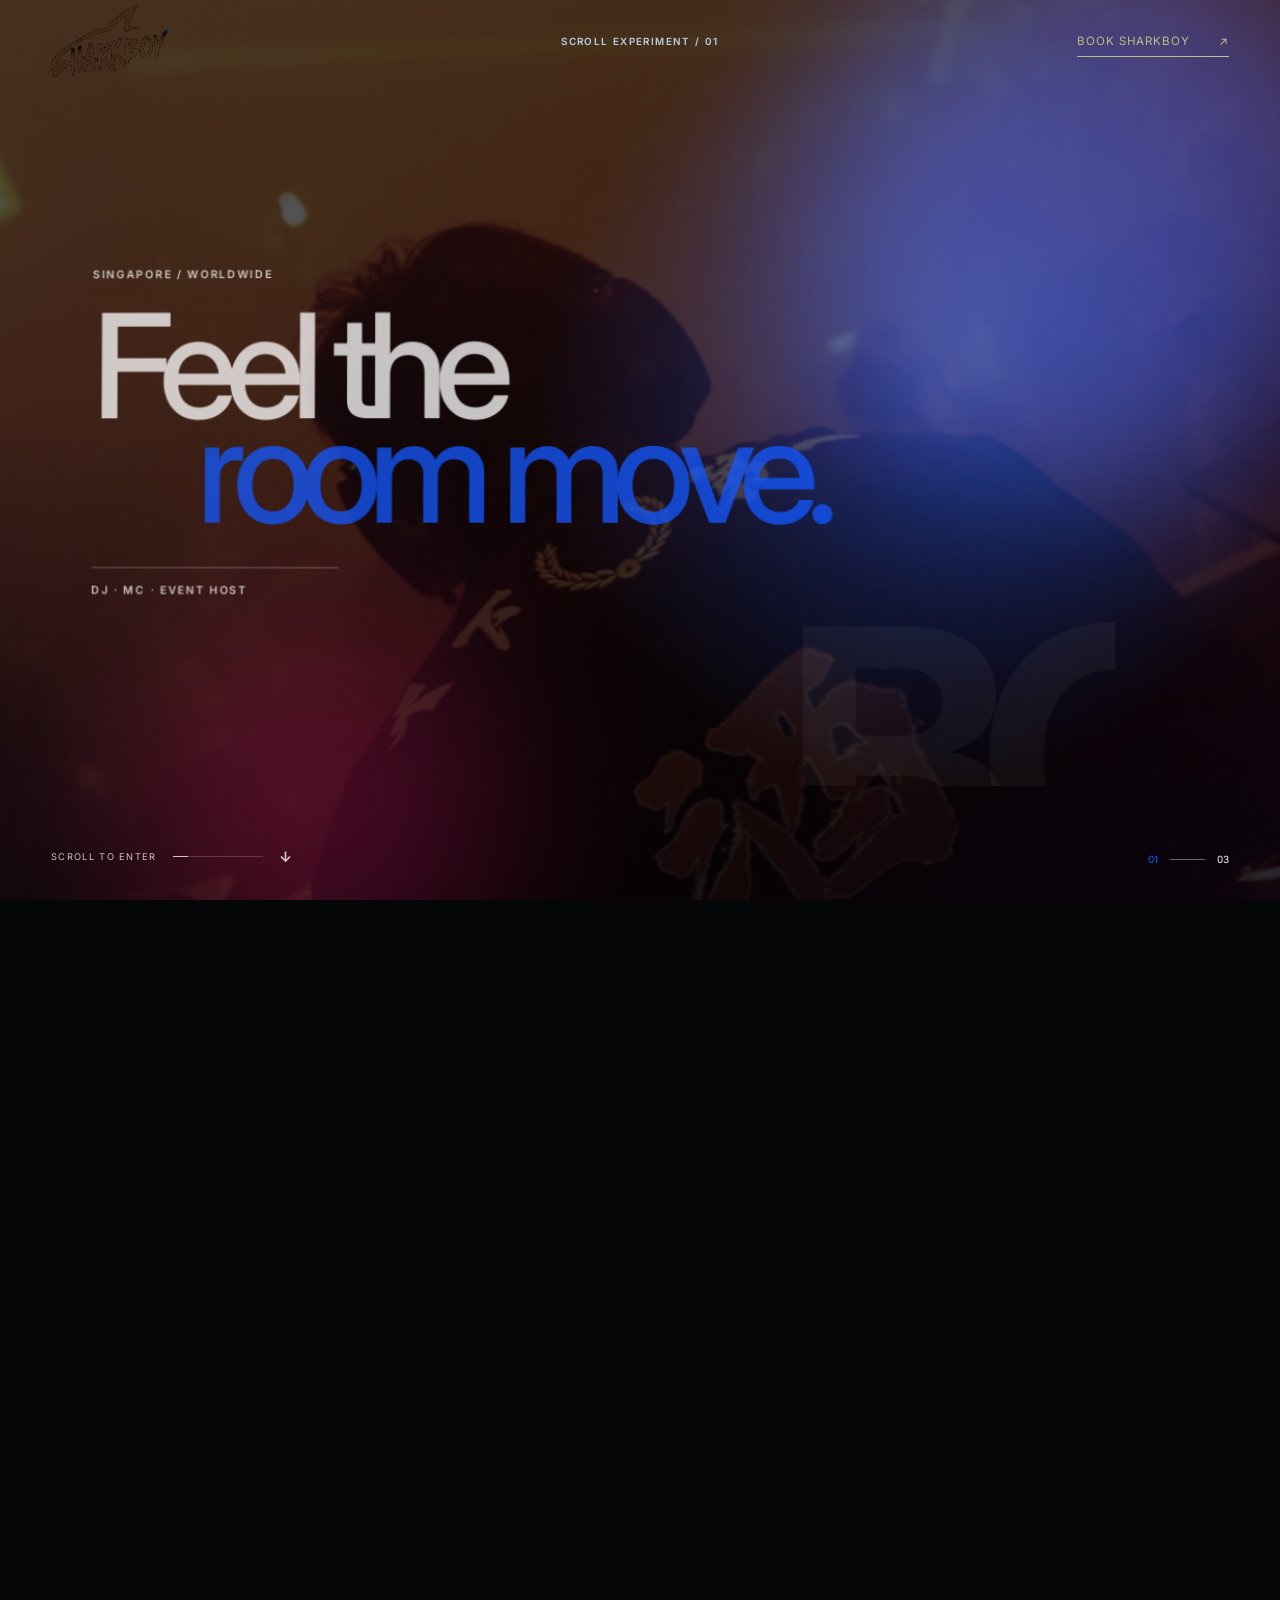
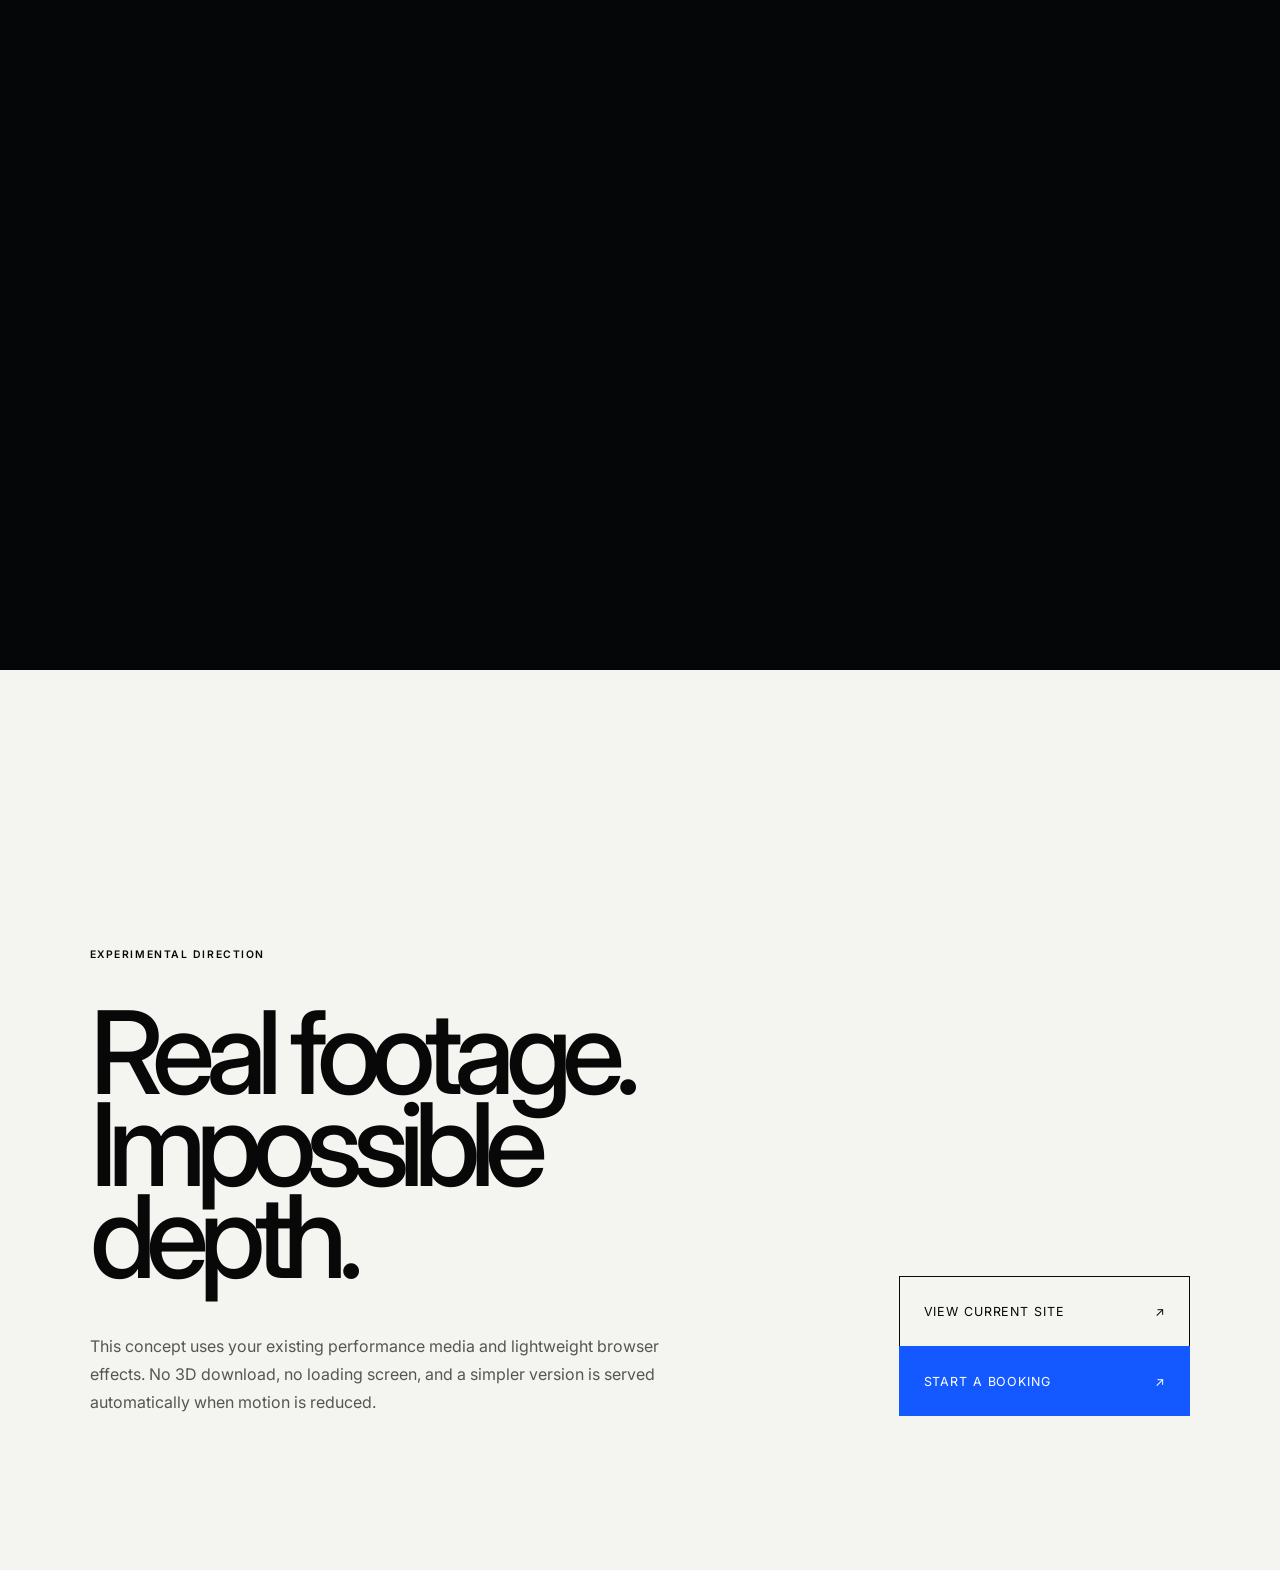
==== website/depth-concept.html @ f2d21f69 "feat: add scroll-driven depth concept" ====
<!DOCTYPE html>
<html lang="en">
<head>
  <meta charset="UTF-8" />
  <meta name="viewport" content="width=device-width, initial-scale=1.0" />
  <meta name="description" content="An experimental scroll-driven 3D landing page concept for DJ Sharkboy." />
  <title>DJ Sharkboy — Depth Concept</title>
  <link rel="preconnect" href="https://fonts.googleapis.com" />
  <link rel="preconnect" href="https://fonts.gstatic.com" crossorigin />
  <link href="https://fonts.googleapis.com/css2?family=Inter:wght@400;500;600;700&display=swap" rel="stylesheet" />
  <link rel="icon" href="assets/static/sharkboy-logo.png" type="image/png" />
  <link rel="stylesheet" href="depth-concept.css?v=1" />
</head>
<body>
  <nav class="depth-nav" aria-label="Concept navigation">
    <a class="depth-logo" href="index.html" aria-label="Return to the current Sharkboy website">
      <img src="assets/static/sharkboy-logo.png" alt="Sharkboy" />
    </a>
    <span class="concept-label">Scroll experiment / 01</span>
    <a class="depth-book" href="index.html#booking">Book Sharkboy <span>↗</span></a>
  </nav>

  <main>
    <section class="depth-scroll" id="depthExperience">
      <div class="depth-stage">
        <div class="depth-camera">
          <div class="film-layer" aria-hidden="true">
            <video autoplay muted loop playsinline preload="auto" poster="assets/gallery-photos/gallery-orange-performance.jpg">
              <source src="assets/gallery-videos/web-01-performance.mp4" type="video/mp4" />
            </video>
          </div>

          <div class="colour-wash" aria-hidden="true"></div>
          <div class="light-orb light-orb-one" aria-hidden="true"></div>
          <div class="light-orb light-orb-two" aria-hidden="true"></div>
          <div class="depth-grid" aria-hidden="true"></div>

          <div class="type-layer type-layer-back" aria-hidden="true">SHARK</div>
          <div class="type-layer type-layer-front" aria-hidden="true">BOY</div>

          <figure class="floating-frame frame-one" aria-hidden="true">
            <img src="assets/gallery-photos/gallery-green-motion.jpg" alt="" />
          </figure>
          <figure class="floating-frame frame-two" aria-hidden="true">
            <img src="assets/gallery-photos/gallery-action-wide.jpg" alt="" />
          </figure>
          <figure class="floating-frame frame-three" aria-hidden="true">
            <img src="assets/gallery-photos/gallery-crowd-wide.jpg" alt="" />
          </figure>

          <div class="hero-copy">
            <p class="eyebrow">Singapore / Worldwide</p>
            <h1>Feel the<br><span>room move.</span></h1>
            <p class="hero-note">DJ · MC · Event Host</p>
          </div>

          <div class="mid-story">
            <p class="story-index">01:42 AM</p>
            <p class="story-line">The lights fall.<br>The first beat lands.<br>The room becomes one.</p>
          </div>

          <div class="final-mark">
            <p>Open format energy</p>
            <h2>Every room<br>has a pulse.</h2>
            <a href="index.html#booking">Bring Sharkboy to yours <span>↗</span></a>
          </div>

          <div class="depth-fog" aria-hidden="true"></div>
        </div>

        <div class="scroll-guide" aria-hidden="true">
          <span>Scroll to enter</span>
          <div class="scroll-rail"><i></i></div>
          <b>↓</b>
        </div>

        <div class="scene-counter" aria-hidden="true">
          <span class="scene-current">01</span>
          <i></i>
          <span>03</span>
        </div>
      </div>
    </section>

    <section class="concept-outro">
      <div class="outro-copy">
        <span>Experimental direction</span>
        <h2>Real footage.<br>Impossible depth.</h2>
        <p>This concept uses your existing performance media and lightweight browser effects. No 3D download, no loading screen, and a simpler version is served automatically when motion is reduced.</p>
      </div>
      <div class="outro-actions">
        <a href="index.html" class="button-light">View current site <span>↗</span></a>
        <a href="index.html#booking" class="button-blue">Start a booking <span>↗</span></a>
      </div>
    </section>
  </main>

  <script src="depth-concept.js?v=1"></script>
</body>
</html>
---- website/depth-concept.css ----
*,*::before,*::after{box-sizing:border-box;margin:0;padding:0}
:root{--blue:#1459ff;--black:#050608;--paper:#f4f4f0;--p:0;--intro:1;--story:0;--final:0;--mx:0;--my:0;--ease:cubic-bezier(.22,1,.36,1)}
html{background:var(--black);font-family:"Inter",Arial,sans-serif}
body{background:var(--black);color:#fff;overflow-x:hidden}
a{color:inherit;text-decoration:none}
img,video{display:block}
::selection{background:var(--blue);color:#fff}

.depth-nav{position:fixed;z-index:50;top:0;left:0;width:100%;height:82px;padding:0 4vw;display:grid;grid-template-columns:1fr auto 1fr;align-items:center;color:#fff;mix-blend-mode:difference}
.depth-logo{justify-self:start}.depth-logo img{width:118px;filter:invert(1)}
.concept-label{font-size:.62rem;font-weight:600;letter-spacing:.14em;text-transform:uppercase}
.depth-book{justify-self:end;border-bottom:1px solid currentColor;padding:8px 0;font-size:.72rem;text-transform:uppercase;letter-spacing:.08em}.depth-book span{margin-left:25px}

.depth-scroll{height:430vh;position:relative;background:var(--black)}
.depth-stage{position:sticky;top:0;height:100svh;overflow:hidden;perspective:1200px;background:#080a0f}
.depth-camera{position:absolute;inset:0;transform-style:preserve-3d;transform:rotateX(calc(var(--my) * -1deg)) rotateY(calc(var(--mx) * 1deg))}
.film-layer{position:absolute;inset:-7%;transform:translate3d(calc(var(--mx) * -8px),calc(var(--my) * -5px),-320px) scale(calc(1.35 + var(--p) * .28));filter:brightness(calc(.38 + var(--p) * .08)) saturate(.6);will-change:transform}
.film-layer video{width:100%;height:100%;object-fit:cover}
.film-layer::after{content:"";position:absolute;inset:0;background:linear-gradient(180deg,rgba(3,5,10,.16),rgba(3,5,10,.2) 48%,rgba(3,5,10,.94))}
.colour-wash{position:absolute;inset:0;background:radial-gradient(circle at 68% 45%,rgba(20,89,255,.58),transparent 32%),linear-gradient(120deg,rgba(3,8,25,.86),transparent 54%,rgba(12,2,22,.72));mix-blend-mode:screen;opacity:calc(.72 - var(--p) * .25);transform:translateZ(-180px) scale(1.2)}
.light-orb{position:absolute;border-radius:50%;filter:blur(90px);mix-blend-mode:screen;pointer-events:none}.light-orb-one{width:45vw;height:45vw;background:rgba(20,89,255,.5);right:-10vw;top:-8vw;transform:translate3d(calc(var(--p) * -15vw),calc(var(--p) * 18vh),-80px)}.light-orb-two{width:30vw;height:30vw;background:rgba(255,25,116,.25);left:6vw;bottom:-10vw;transform:translate3d(calc(var(--p) * 22vw),calc(var(--p) * -22vh),70px)}

.depth-grid{position:absolute;left:-20%;right:-20%;bottom:-35%;height:75%;background-image:linear-gradient(rgba(46,103,255,.32) 1px,transparent 1px),linear-gradient(90deg,rgba(46,103,255,.25) 1px,transparent 1px);background-size:80px 52px;transform-origin:50% 100%;transform:translate3d(0,calc(var(--p) * -22vh),-40px) rotateX(67deg) scale(1.35);mask-image:linear-gradient(to bottom,transparent,#000 34%,#000);opacity:calc(.18 + var(--p) * .62)}

.type-layer{position:absolute;font-weight:700;letter-spacing:-.105em;line-height:.72;white-space:nowrap;pointer-events:none;will-change:transform,opacity}
.type-layer-back{font-size:clamp(8rem,25vw,28rem);left:-4vw;top:17vh;color:transparent;-webkit-text-stroke:1px rgba(255,255,255,.42);transform:translate3d(calc(var(--p) * -18vw),calc(var(--p) * -14vh),calc(-520px + var(--p) * 880px)) rotateZ(calc(var(--p) * -3deg));opacity:calc(.75 - var(--p) * .45)}
.type-layer-front{font-size:clamp(9rem,28vw,31rem);right:-5vw;bottom:5vh;color:rgba(255,255,255,.08);transform:translate3d(calc(var(--p) * 25vw),calc(var(--p) * 20vh),calc(220px + var(--p) * 600px));opacity:calc(.7 - var(--p) * .8)}

.hero-copy{position:absolute;z-index:4;left:8vw;top:50%;transform:translate3d(0,calc(-50% + var(--p) * -12vh),160px) scale(calc(1 + var(--p) * .22));opacity:var(--intro);will-change:transform,opacity}
.eyebrow,.hero-note{font-size:.66rem;font-weight:600;letter-spacing:.16em;text-transform:uppercase}.eyebrow{margin-bottom:32px}.hero-copy h1{font-size:clamp(4.4rem,11vw,11rem);font-weight:500;letter-spacing:-.09em;line-height:.72}.hero-copy h1 span{color:var(--blue);margin-left:8vw}.hero-note{margin-top:42px;border-top:1px solid rgba(255,255,255,.4);padding-top:15px;width:240px}

.floating-frame{position:absolute;overflow:hidden;border:1px solid rgba(255,255,255,.36);box-shadow:0 30px 100px rgba(0,0,0,.55);will-change:transform,opacity}.floating-frame img{width:100%;height:100%;object-fit:cover;filter:grayscale(.55) contrast(1.1)}.frame-one{width:18vw;height:25vw;right:12vw;top:18vh;transform:translate3d(calc(var(--p) * -40vw),calc(var(--p) * 22vh),calc(-100px + var(--p) * 720px)) rotateY(-12deg) rotateZ(3deg);opacity:calc(var(--story) * .9)}.frame-two{width:28vw;height:18vw;left:18vw;bottom:8vh;transform:translate3d(calc(var(--p) * 36vw),calc(var(--p) * -28vh),calc(-400px + var(--p) * 850px)) rotateY(13deg) rotateZ(-4deg);opacity:calc(var(--story) * .86)}.frame-three{width:20vw;height:29vw;right:36vw;top:10vh;transform:translate3d(calc(var(--p) * 7vw),calc(var(--p) * 25vh),calc(-900px + var(--p) * 1200px)) rotateY(-8deg) rotateZ(2deg);opacity:calc(var(--story) * .7)}

.mid-story{position:absolute;z-index:5;right:9vw;top:50%;width:min(420px,32vw);transform:translate3d(0,-50%,190px);opacity:var(--story)}.story-index{color:var(--blue);font-size:.63rem;font-weight:600;letter-spacing:.15em;margin-bottom:25px}.story-line{font-size:clamp(1.8rem,3.5vw,4rem);font-weight:500;letter-spacing:-.055em;line-height:1.02}
.final-mark{position:absolute;z-index:8;left:50%;top:50%;width:min(900px,82vw);text-align:center;transform:translate3d(-50%,-50%,260px) scale(calc(.82 + var(--final) * .18));opacity:var(--final)}.final-mark>p{font-size:.65rem;text-transform:uppercase;letter-spacing:.18em;margin-bottom:30px}.final-mark h2{font-size:clamp(4rem,10vw,10rem);font-weight:500;letter-spacing:-.085em;line-height:.78}.final-mark a{display:inline-flex;gap:60px;margin-top:52px;background:var(--blue);padding:20px 26px;font-size:.76rem;text-transform:uppercase;letter-spacing:.08em}
.depth-fog{position:absolute;z-index:7;inset:0;background:radial-gradient(circle at 50% 53%,rgba(20,89,255,.36),rgba(4,6,10,.92) 48%,#050608 72%);opacity:calc(var(--final) * .95);pointer-events:none}

.scroll-guide{position:absolute;z-index:20;left:4vw;bottom:35px;display:flex;align-items:center;gap:16px;font-size:.58rem;letter-spacing:.14em;text-transform:uppercase;opacity:var(--intro)}.scroll-rail{width:90px;height:1px;background:rgba(255,255,255,.25);position:relative}.scroll-rail i{position:absolute;inset:0;background:#fff;transform-origin:left;transform:scaleX(var(--p))}.scroll-guide b{font-size:.9rem}
.scene-counter{position:absolute;z-index:20;right:4vw;bottom:35px;display:flex;align-items:center;gap:12px;font-size:.62rem}.scene-counter i{display:block;width:35px;height:1px;background:rgba(255,255,255,.4)}.scene-current{color:var(--blue)}

.concept-outro{min-height:100svh;background:var(--paper);color:#080808;padding:clamp(100px,12vw,190px) 7vw;display:grid;grid-template-columns:minmax(0,1.4fr) minmax(280px,.6fr);gap:10vw;align-items:end}.outro-copy>span{display:block;font-size:.65rem;font-weight:600;text-transform:uppercase;letter-spacing:.15em;margin-bottom:45px}.outro-copy h2{font-size:clamp(4rem,9vw,9rem);font-weight:500;letter-spacing:-.085em;line-height:.8}.outro-copy p{max-width:610px;margin-top:50px;color:#555;line-height:1.75}.outro-actions{display:grid;gap:0}.outro-actions a{min-height:70px;padding:0 24px;display:flex;align-items:center;justify-content:space-between;border:1px solid #080808;font-size:.78rem;text-transform:uppercase;letter-spacing:.07em}.button-blue{background:var(--blue);color:#fff;border-color:var(--blue)!important}.button-light{border-bottom:0!important}

@media(max-width:800px){.depth-nav{grid-template-columns:1fr auto;padding:0 20px}.concept-label{display:none}.depth-book{font-size:.62rem}.depth-book span{margin-left:10px}.depth-logo img{width:105px}.hero-copy{left:22px;right:22px}.hero-copy h1{font-size:20vw}.hero-copy h1 span{margin-left:4vw}.frame-one{width:42vw;height:60vw;right:-8vw}.frame-two{width:55vw;height:36vw;left:-14vw}.frame-three{display:none}.mid-story{right:24px;width:70vw}.type-layer-back{font-size:38vw}.type-layer-front{font-size:45vw}.scene-counter{display:none}.concept-outro{grid-template-columns:1fr;gap:70px;padding-inline:22px}.outro-copy h2{font-size:18vw}}
@media(prefers-reduced-motion:reduce){.depth-scroll{height:100svh}.depth-stage{position:relative}.depth-camera,.film-layer,.type-layer,.floating-frame,.hero-copy,.mid-story,.final-mark{transform:none!important}.floating-frame,.mid-story,.final-mark,.depth-grid,.depth-fog{display:none}.hero-copy{opacity:1}.film-layer{inset:0;filter:brightness(.4)}.scroll-guide{display:none}}
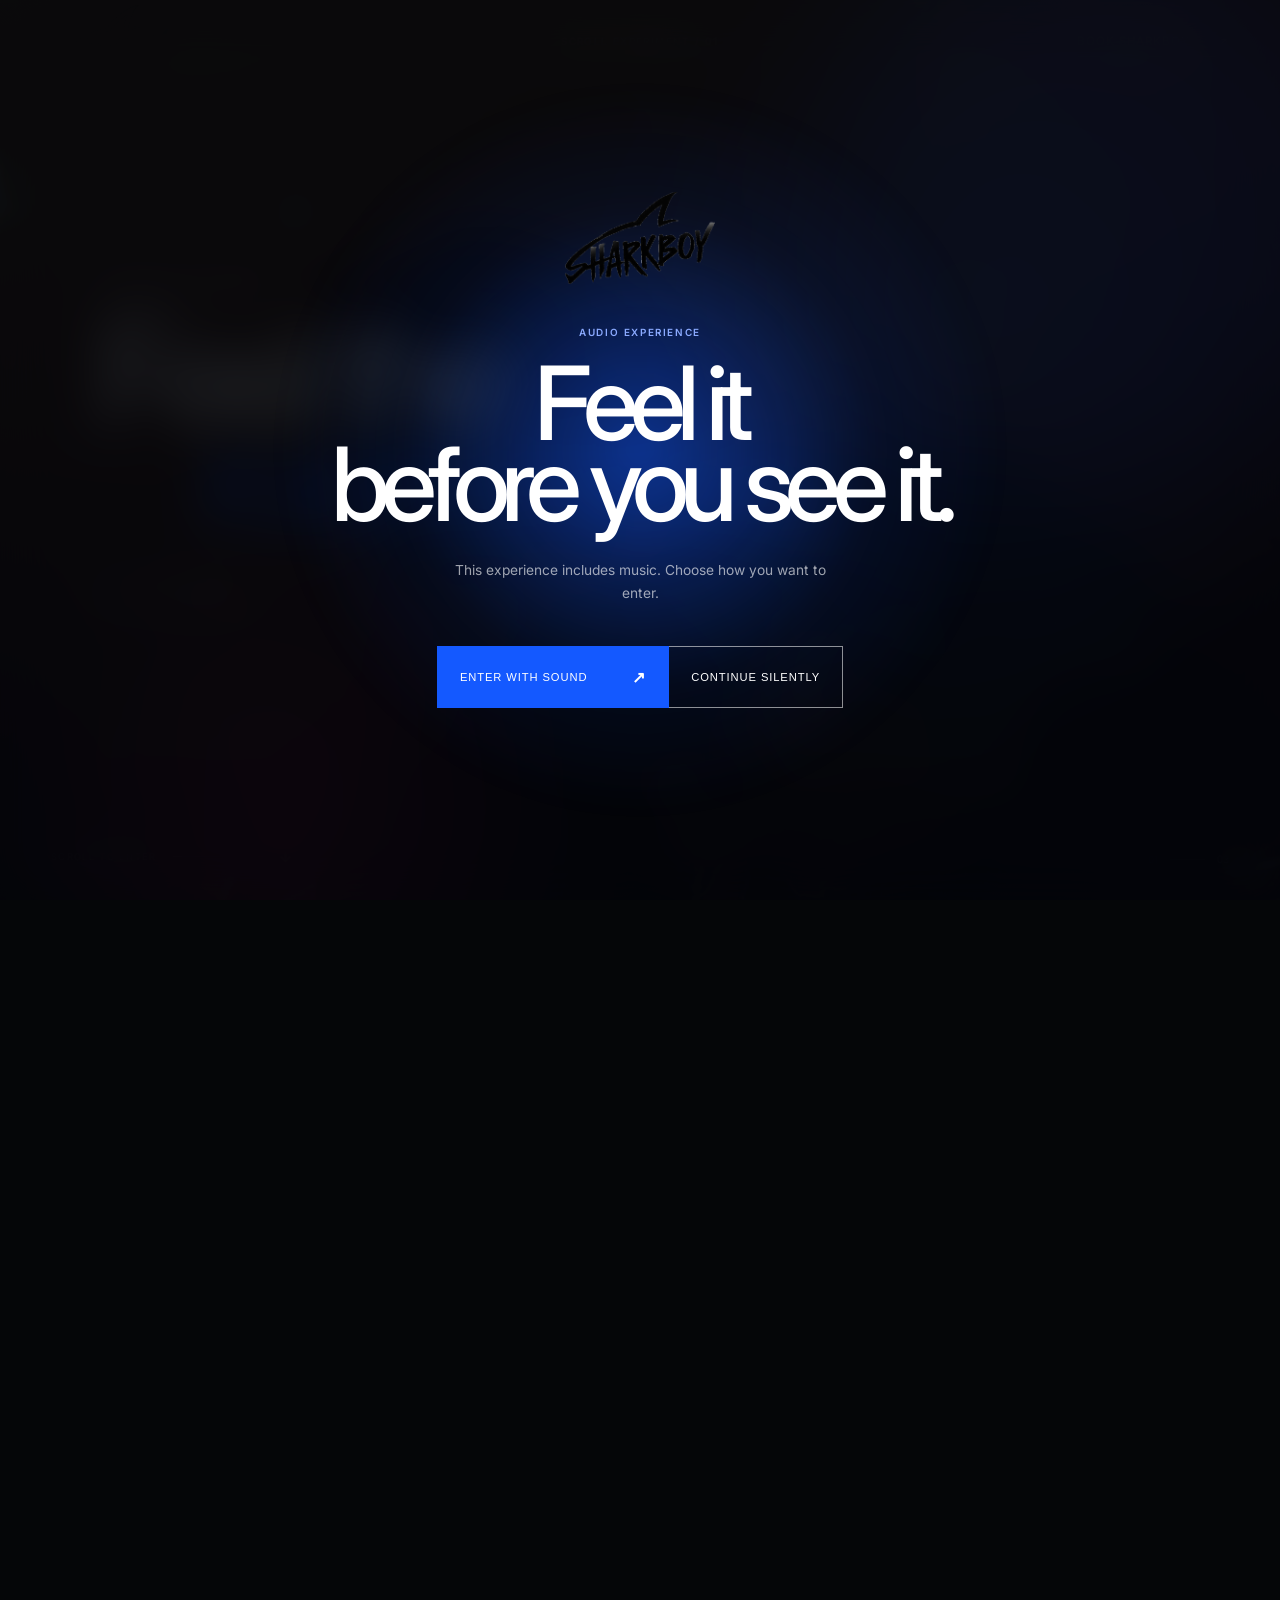
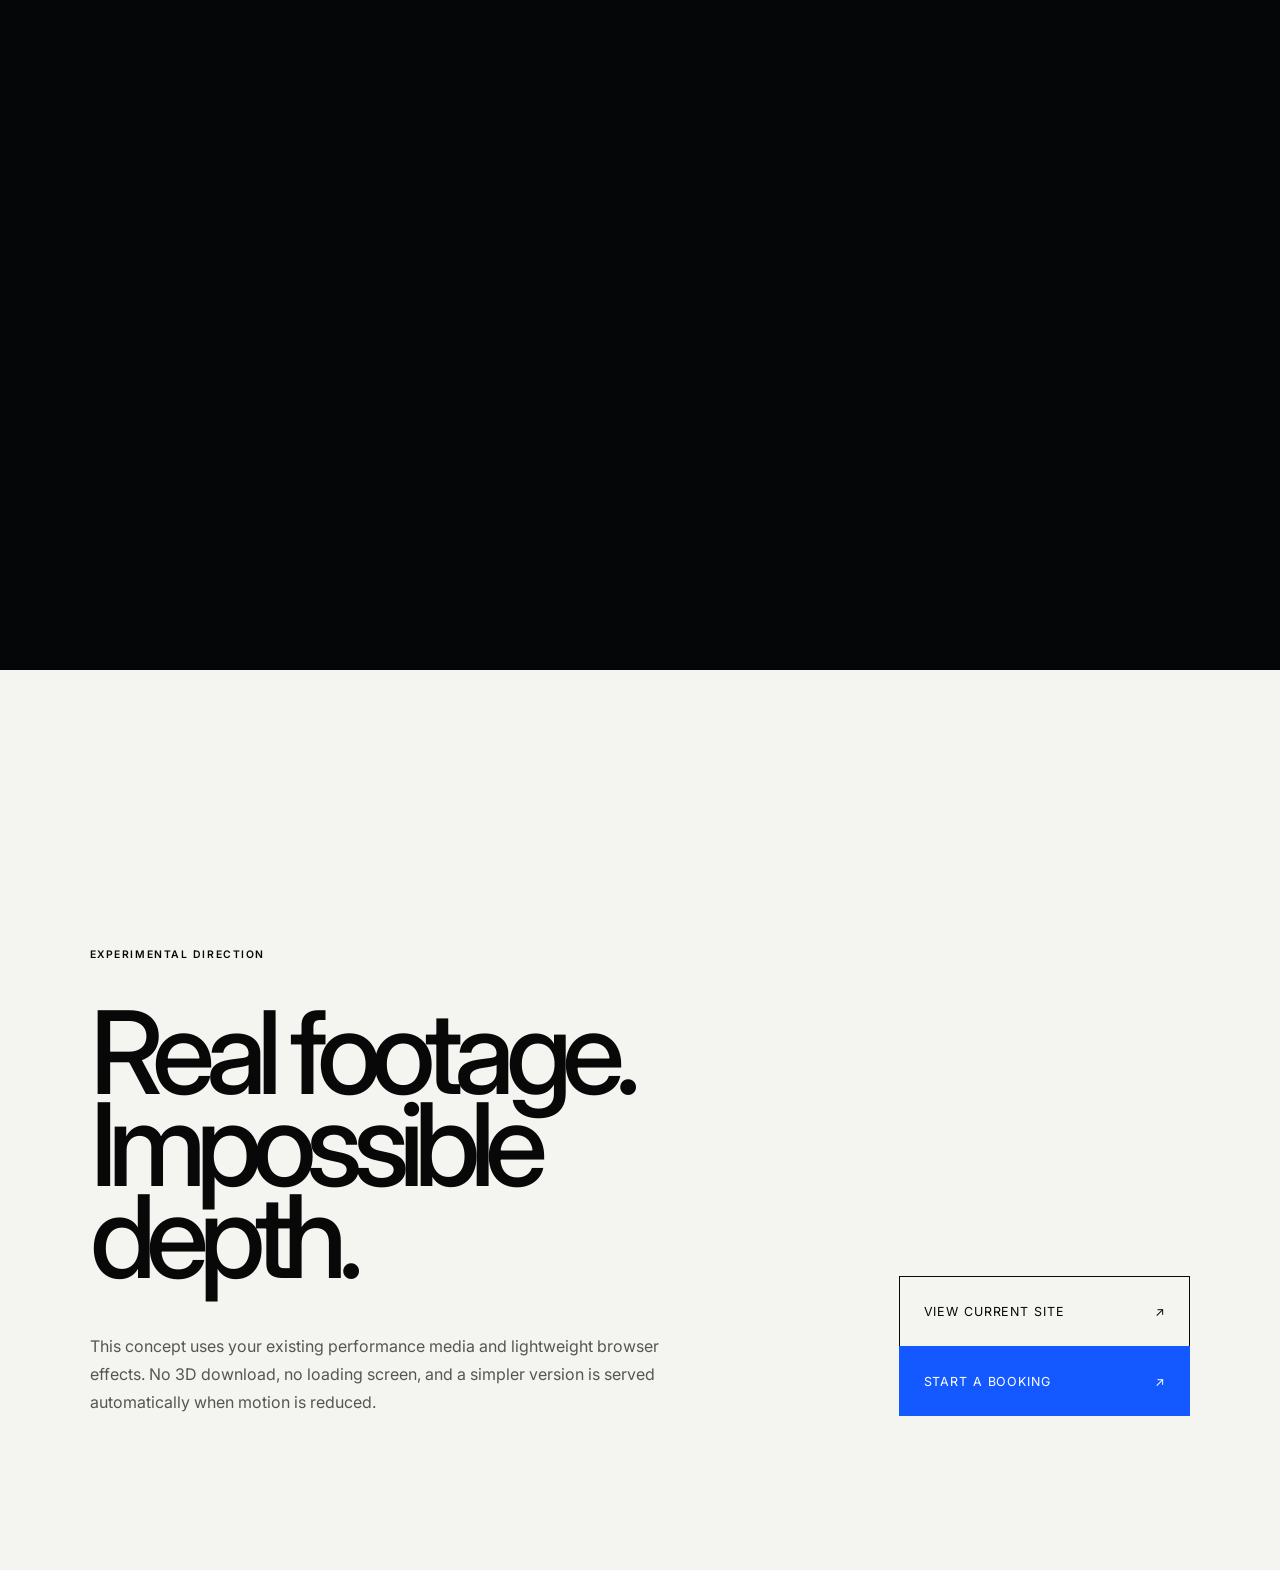
==== commit 90f78878: "feat: add immersive audio entry" ====
--- a/website/depth-concept.html
+++ b/website/depth-concept.html
@@ -9,15 +9,35 @@
   <link rel="preconnect" href="https://fonts.gstatic.com" crossorigin />
   <link href="https://fonts.googleapis.com/css2?family=Inter:wght@400;500;600;700&display=swap" rel="stylesheet" />
   <link rel="icon" href="assets/static/sharkboy-logo.png" type="image/png" />
-  <link rel="stylesheet" href="depth-concept.css?v=1" />
+  <link rel="stylesheet" href="depth-concept.css?v=2" />
 </head>
 <body>
+  <div class="sound-gate" id="soundGate" role="dialog" aria-labelledby="soundGateTitle" aria-describedby="soundGateDescription">
+    <div class="sound-gate-glow" aria-hidden="true"></div>
+    <div class="sound-gate-inner">
+      <img src="assets/static/sharkboy-logo.png" alt="" aria-hidden="true" />
+      <span>Audio experience</span>
+      <h2 id="soundGateTitle">Feel it<br>before you see it.</h2>
+      <p id="soundGateDescription">This experience includes music. Choose how you want to enter.</p>
+      <div class="sound-gate-actions">
+        <button type="button" class="enter-sound" id="enterWithSound">Enter with sound <b>↗</b></button>
+        <button type="button" class="enter-silent" id="enterSilently">Continue silently</button>
+      </div>
+    </div>
+  </div>
+
   <nav class="depth-nav" aria-label="Concept navigation">
     <a class="depth-logo" href="index.html" aria-label="Return to the current Sharkboy website">
       <img src="assets/static/sharkboy-logo.png" alt="Sharkboy" />
     </a>
     <span class="concept-label">Scroll experiment / 01</span>
-    <a class="depth-book" href="index.html#booking">Book Sharkboy <span>↗</span></a>
+    <div class="depth-nav-actions">
+      <button type="button" class="sound-toggle" id="soundToggle" aria-pressed="false" aria-label="Turn sound on">
+        <i aria-hidden="true"><span></span><span></span><span></span><span></span></i>
+        <b>Sound off</b>
+      </button>
+      <a class="depth-book" href="index.html#booking">Book Sharkboy <span>↗</span></a>
+    </div>
   </nav>
 
   <main>
@@ -95,6 +115,6 @@
     </section>
   </main>
 
-  <script src="depth-concept.js?v=1"></script>
+  <script src="depth-concept.js?v=2"></script>
 </body>
 </html>
--- a/website/depth-concept.css
+++ b/website/depth-concept.css
@@ -6,10 +6,12 @@
 img,video{display:block}
 ::selection{background:var(--blue);color:#fff}
 
+.sound-gate{position:fixed;z-index:100;inset:0;background:rgba(3,5,10,.88);backdrop-filter:blur(24px);display:grid;place-items:center;overflow:hidden;transition:opacity .8s var(--ease),visibility .8s}.sound-gate.dismissed{opacity:0;visibility:hidden;pointer-events:none}.sound-gate-glow{position:absolute;width:min(760px,90vw);height:min(760px,90vw);border-radius:50%;background:radial-gradient(circle,rgba(20,89,255,.52),rgba(20,89,255,.08) 44%,transparent 68%);filter:blur(10px);animation:gatePulse 4s ease-in-out infinite}.sound-gate-inner{position:relative;width:min(620px,calc(100% - 40px));text-align:center}.sound-gate-inner img{width:150px;margin:0 auto 42px;filter:invert(1)}.sound-gate-inner>span{display:block;font-size:.62rem;font-weight:600;letter-spacing:.16em;text-transform:uppercase;color:#8baaff;margin-bottom:25px}.sound-gate-inner h2{font-size:clamp(4rem,8vw,8rem);font-weight:500;letter-spacing:-.085em;line-height:.79}.sound-gate-inner>p{max-width:390px;margin:34px auto 0;color:rgba(255,255,255,.62);font-size:.86rem;line-height:1.65}.sound-gate-actions{display:flex;justify-content:center;margin-top:42px}.sound-gate-actions button{min-height:62px;padding:0 22px;border:1px solid rgba(255,255,255,.55);color:#fff;cursor:pointer;font-size:.7rem;text-transform:uppercase;letter-spacing:.08em}.enter-sound{background:var(--blue);border-color:var(--blue)!important;display:flex;align-items:center;gap:45px}.enter-sound b{font-size:1rem}.enter-silent{background:transparent;border-left:0!important}.enter-silent:hover{background:#fff;color:#080808}@keyframes gatePulse{50%{transform:scale(1.1);opacity:.74}}
+
 .depth-nav{position:fixed;z-index:50;top:0;left:0;width:100%;height:82px;padding:0 4vw;display:grid;grid-template-columns:1fr auto 1fr;align-items:center;color:#fff;mix-blend-mode:difference}
 .depth-logo{justify-self:start}.depth-logo img{width:118px;filter:invert(1)}
 .concept-label{font-size:.62rem;font-weight:600;letter-spacing:.14em;text-transform:uppercase}
-.depth-book{justify-self:end;border-bottom:1px solid currentColor;padding:8px 0;font-size:.72rem;text-transform:uppercase;letter-spacing:.08em}.depth-book span{margin-left:25px}
+.depth-nav-actions{justify-self:end;display:flex;align-items:center;gap:30px}.depth-book{border-bottom:1px solid currentColor;padding:8px 0;font-size:.72rem;text-transform:uppercase;letter-spacing:.08em}.depth-book span{margin-left:25px}.sound-toggle{border:0;background:none;color:inherit;display:flex;align-items:center;gap:9px;cursor:pointer;opacity:0;pointer-events:none;transition:opacity .5s}.experience-entered .sound-toggle{opacity:1;pointer-events:auto}.sound-toggle i{height:15px;display:flex;align-items:center;gap:2px}.sound-toggle i span{width:2px;height:4px;background:currentColor;animation:soundBars .8s ease-in-out infinite;animation-play-state:paused}.sound-toggle i span:nth-child(2){height:11px;animation-delay:-.3s}.sound-toggle i span:nth-child(3){height:7px;animation-delay:-.5s}.sound-toggle i span:nth-child(4){height:13px;animation-delay:-.15s}.sound-toggle[aria-pressed="true"] i span{animation-play-state:running}.sound-toggle b{font-size:.58rem;font-weight:600;letter-spacing:.1em;text-transform:uppercase}@keyframes soundBars{50%{height:14px}}
 
 .depth-scroll{height:430vh;position:relative;background:var(--black)}
 .depth-stage{position:sticky;top:0;height:100svh;overflow:hidden;perspective:1200px;background:#080a0f}
@@ -40,5 +42,5 @@
 
 .concept-outro{min-height:100svh;background:var(--paper);color:#080808;padding:clamp(100px,12vw,190px) 7vw;display:grid;grid-template-columns:minmax(0,1.4fr) minmax(280px,.6fr);gap:10vw;align-items:end}.outro-copy>span{display:block;font-size:.65rem;font-weight:600;text-transform:uppercase;letter-spacing:.15em;margin-bottom:45px}.outro-copy h2{font-size:clamp(4rem,9vw,9rem);font-weight:500;letter-spacing:-.085em;line-height:.8}.outro-copy p{max-width:610px;margin-top:50px;color:#555;line-height:1.75}.outro-actions{display:grid;gap:0}.outro-actions a{min-height:70px;padding:0 24px;display:flex;align-items:center;justify-content:space-between;border:1px solid #080808;font-size:.78rem;text-transform:uppercase;letter-spacing:.07em}.button-blue{background:var(--blue);color:#fff;border-color:var(--blue)!important}.button-light{border-bottom:0!important}
 
-@media(max-width:800px){.depth-nav{grid-template-columns:1fr auto;padding:0 20px}.concept-label{display:none}.depth-book{font-size:.62rem}.depth-book span{margin-left:10px}.depth-logo img{width:105px}.hero-copy{left:22px;right:22px}.hero-copy h1{font-size:20vw}.hero-copy h1 span{margin-left:4vw}.frame-one{width:42vw;height:60vw;right:-8vw}.frame-two{width:55vw;height:36vw;left:-14vw}.frame-three{display:none}.mid-story{right:24px;width:70vw}.type-layer-back{font-size:38vw}.type-layer-front{font-size:45vw}.scene-counter{display:none}.concept-outro{grid-template-columns:1fr;gap:70px;padding-inline:22px}.outro-copy h2{font-size:18vw}}
+@media(max-width:800px){.sound-gate-inner img{width:120px;margin-bottom:32px}.sound-gate-actions{flex-direction:column;max-width:320px;margin-inline:auto}.sound-gate-actions button{width:100%;justify-content:space-between}.enter-silent{border-left:1px solid rgba(255,255,255,.55)!important;border-top:0!important}.depth-nav{grid-template-columns:1fr auto;padding:0 20px}.concept-label{display:none}.depth-nav-actions{gap:16px}.sound-toggle b{display:none}.depth-book{font-size:.62rem}.depth-book span{margin-left:10px}.depth-logo img{width:105px}.hero-copy{left:22px;right:22px}.hero-copy h1{font-size:20vw}.hero-copy h1 span{margin-left:4vw}.frame-one{width:42vw;height:60vw;right:-8vw}.frame-two{width:55vw;height:36vw;left:-14vw}.frame-three{display:none}.mid-story{right:24px;width:70vw}.type-layer-back{font-size:38vw}.type-layer-front{font-size:45vw}.scene-counter{display:none}.concept-outro{grid-template-columns:1fr;gap:70px;padding-inline:22px}.outro-copy h2{font-size:18vw}}
 @media(prefers-reduced-motion:reduce){.depth-scroll{height:100svh}.depth-stage{position:relative}.depth-camera,.film-layer,.type-layer,.floating-frame,.hero-copy,.mid-story,.final-mark{transform:none!important}.floating-frame,.mid-story,.final-mark,.depth-grid,.depth-fog{display:none}.hero-copy{opacity:1}.film-layer{inset:0;filter:brightness(.4)}.scroll-guide{display:none}}
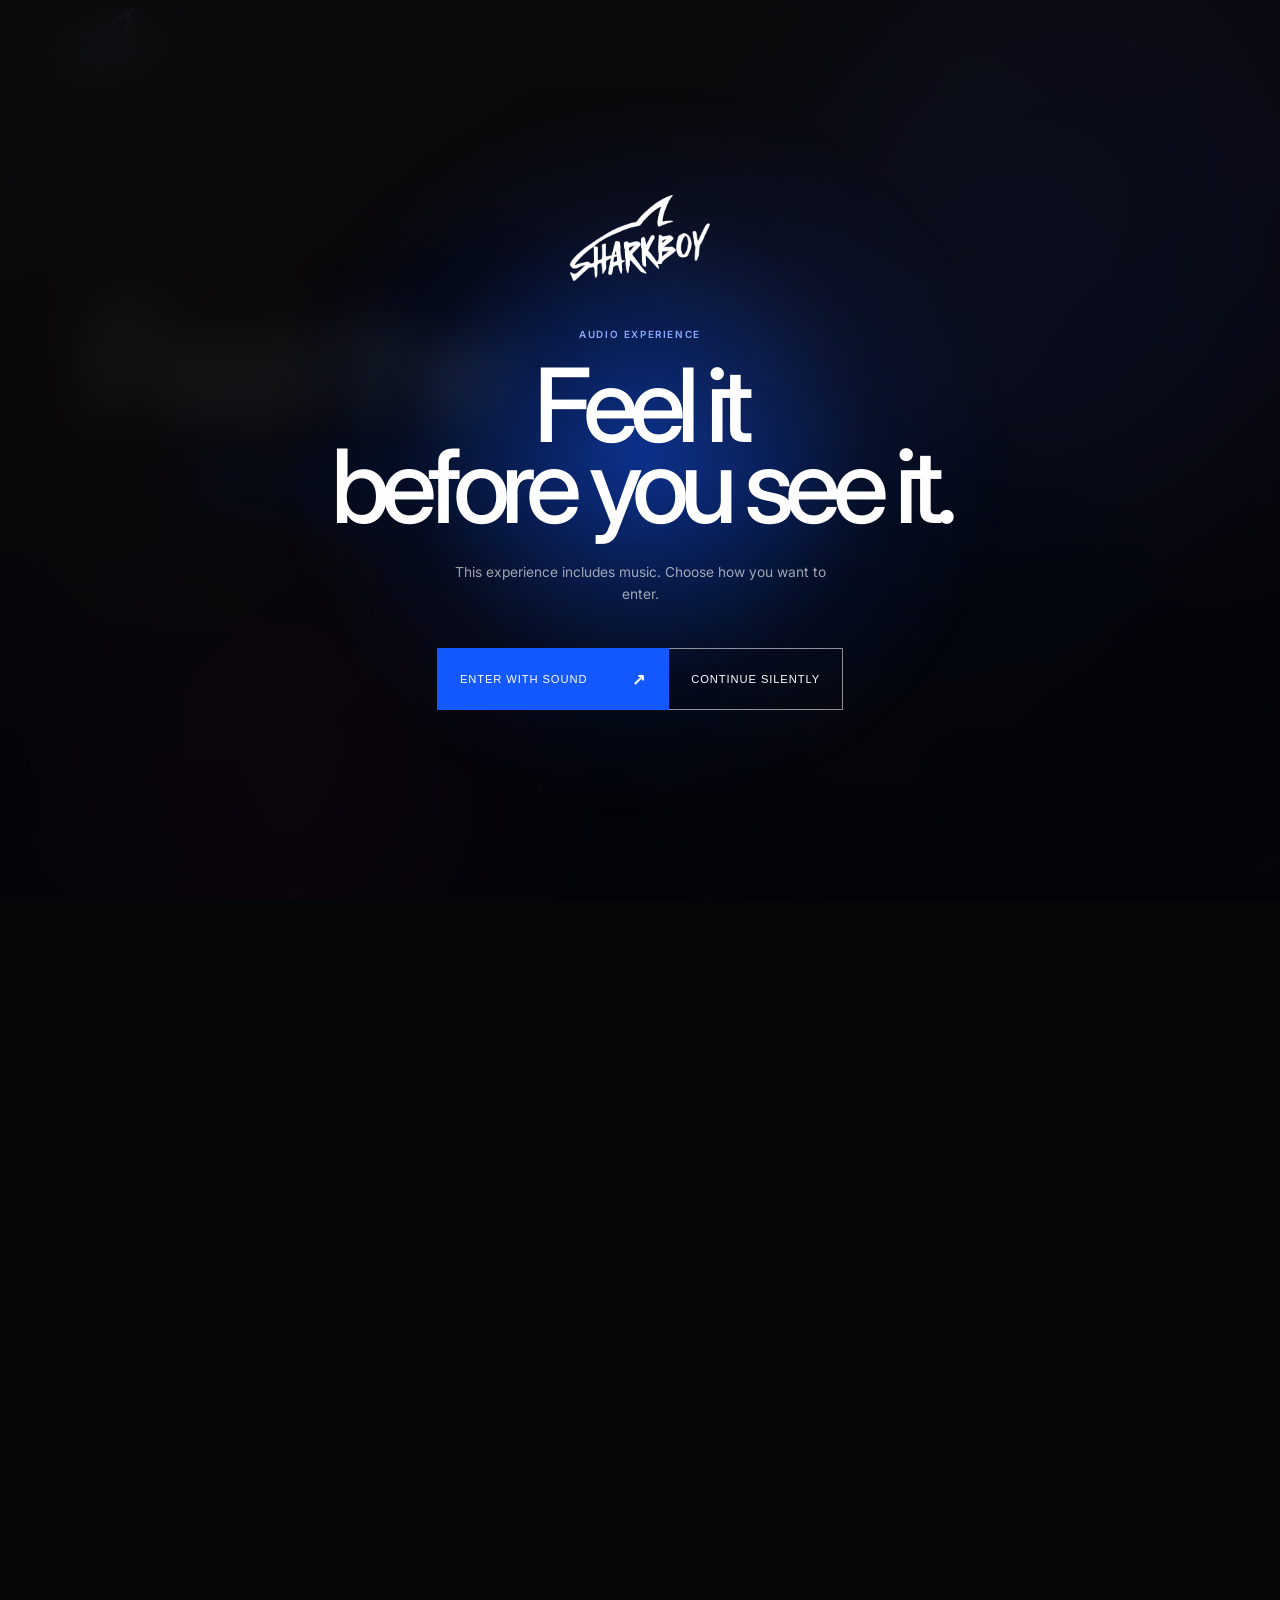
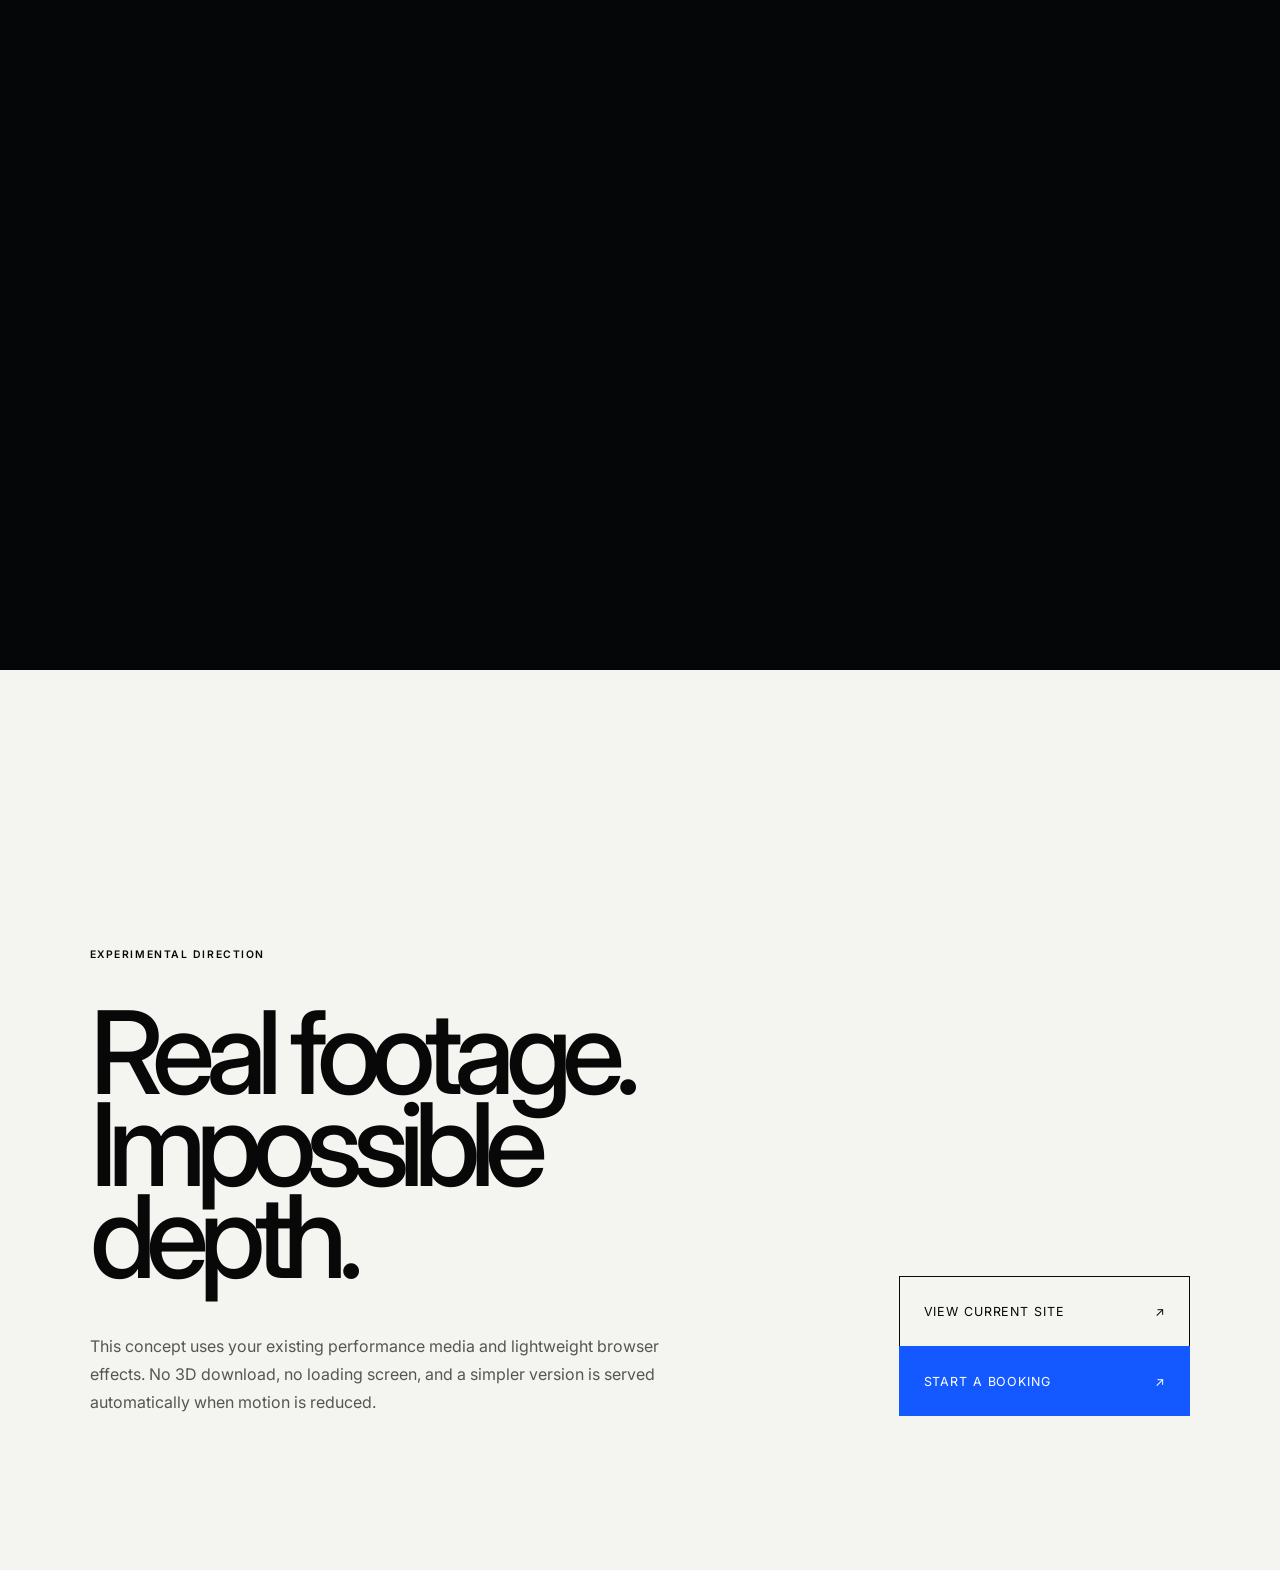
==== commit 1d7b92b8: "feat: add replayable Sharkboy audio experience" ====
--- a/website/depth-concept.html
+++ b/website/depth-concept.html
@@ -8,14 +8,14 @@
   <link rel="preconnect" href="https://fonts.googleapis.com" />
   <link rel="preconnect" href="https://fonts.gstatic.com" crossorigin />
   <link href="https://fonts.googleapis.com/css2?family=Inter:wght@400;500;600;700&display=swap" rel="stylesheet" />
-  <link rel="icon" href="assets/static/sharkboy-logo.png" type="image/png" />
-  <link rel="stylesheet" href="depth-concept.css?v=2" />
+  <link rel="icon" href="assets/static/sharkboy-logo.png?v=3" type="image/png" />
+  <link rel="stylesheet" href="depth-concept.css?v=3" />
 </head>
 <body>
   <div class="sound-gate" id="soundGate" role="dialog" aria-labelledby="soundGateTitle" aria-describedby="soundGateDescription">
     <div class="sound-gate-glow" aria-hidden="true"></div>
     <div class="sound-gate-inner">
-      <img src="assets/static/sharkboy-logo.png" alt="" aria-hidden="true" />
+      <img src="assets/static/sharkboy-logo.png?v=3" alt="" aria-hidden="true" />
       <span>Audio experience</span>
       <h2 id="soundGateTitle">Feel it<br>before you see it.</h2>
       <p id="soundGateDescription">This experience includes music. Choose how you want to enter.</p>
@@ -28,7 +28,7 @@
 
   <nav class="depth-nav" aria-label="Concept navigation">
     <a class="depth-logo" href="index.html" aria-label="Return to the current Sharkboy website">
-      <img src="assets/static/sharkboy-logo.png" alt="Sharkboy" />
+      <img src="assets/static/sharkboy-logo.png?v=3" alt="Sharkboy" />
     </a>
     <span class="concept-label">Scroll experiment / 01</span>
     <div class="depth-nav-actions">
--- a/website/depth-concept.css
+++ b/website/depth-concept.css
@@ -9,7 +9,8 @@
 .sound-gate{position:fixed;z-index:100;inset:0;background:rgba(3,5,10,.88);backdrop-filter:blur(24px);display:grid;place-items:center;overflow:hidden;transition:opacity .8s var(--ease),visibility .8s}.sound-gate.dismissed{opacity:0;visibility:hidden;pointer-events:none}.sound-gate-glow{position:absolute;width:min(760px,90vw);height:min(760px,90vw);border-radius:50%;background:radial-gradient(circle,rgba(20,89,255,.52),rgba(20,89,255,.08) 44%,transparent 68%);filter:blur(10px);animation:gatePulse 4s ease-in-out infinite}.sound-gate-inner{position:relative;width:min(620px,calc(100% - 40px));text-align:center}.sound-gate-inner img{width:150px;margin:0 auto 42px;filter:invert(1)}.sound-gate-inner>span{display:block;font-size:.62rem;font-weight:600;letter-spacing:.16em;text-transform:uppercase;color:#8baaff;margin-bottom:25px}.sound-gate-inner h2{font-size:clamp(4rem,8vw,8rem);font-weight:500;letter-spacing:-.085em;line-height:.79}.sound-gate-inner>p{max-width:390px;margin:34px auto 0;color:rgba(255,255,255,.62);font-size:.86rem;line-height:1.65}.sound-gate-actions{display:flex;justify-content:center;margin-top:42px}.sound-gate-actions button{min-height:62px;padding:0 22px;border:1px solid rgba(255,255,255,.55);color:#fff;cursor:pointer;font-size:.7rem;text-transform:uppercase;letter-spacing:.08em}.enter-sound{background:var(--blue);border-color:var(--blue)!important;display:flex;align-items:center;gap:45px}.enter-sound b{font-size:1rem}.enter-silent{background:transparent;border-left:0!important}.enter-silent:hover{background:#fff;color:#080808}@keyframes gatePulse{50%{transform:scale(1.1);opacity:.74}}
 
 .depth-nav{position:fixed;z-index:50;top:0;left:0;width:100%;height:82px;padding:0 4vw;display:grid;grid-template-columns:1fr auto 1fr;align-items:center;color:#fff;mix-blend-mode:difference}
-.depth-logo{justify-self:start}.depth-logo img{width:118px;filter:invert(1)}
+.depth-logo{justify-self:start}.depth-logo img{width:118px;filter:none}
+.sound-gate-inner img{filter:none}
 .concept-label{font-size:.62rem;font-weight:600;letter-spacing:.14em;text-transform:uppercase}
 .depth-nav-actions{justify-self:end;display:flex;align-items:center;gap:30px}.depth-book{border-bottom:1px solid currentColor;padding:8px 0;font-size:.72rem;text-transform:uppercase;letter-spacing:.08em}.depth-book span{margin-left:25px}.sound-toggle{border:0;background:none;color:inherit;display:flex;align-items:center;gap:9px;cursor:pointer;opacity:0;pointer-events:none;transition:opacity .5s}.experience-entered .sound-toggle{opacity:1;pointer-events:auto}.sound-toggle i{height:15px;display:flex;align-items:center;gap:2px}.sound-toggle i span{width:2px;height:4px;background:currentColor;animation:soundBars .8s ease-in-out infinite;animation-play-state:paused}.sound-toggle i span:nth-child(2){height:11px;animation-delay:-.3s}.sound-toggle i span:nth-child(3){height:7px;animation-delay:-.5s}.sound-toggle i span:nth-child(4){height:13px;animation-delay:-.15s}.sound-toggle[aria-pressed="true"] i span{animation-play-state:running}.sound-toggle b{font-size:.58rem;font-weight:600;letter-spacing:.1em;text-transform:uppercase}@keyframes soundBars{50%{height:14px}}
 
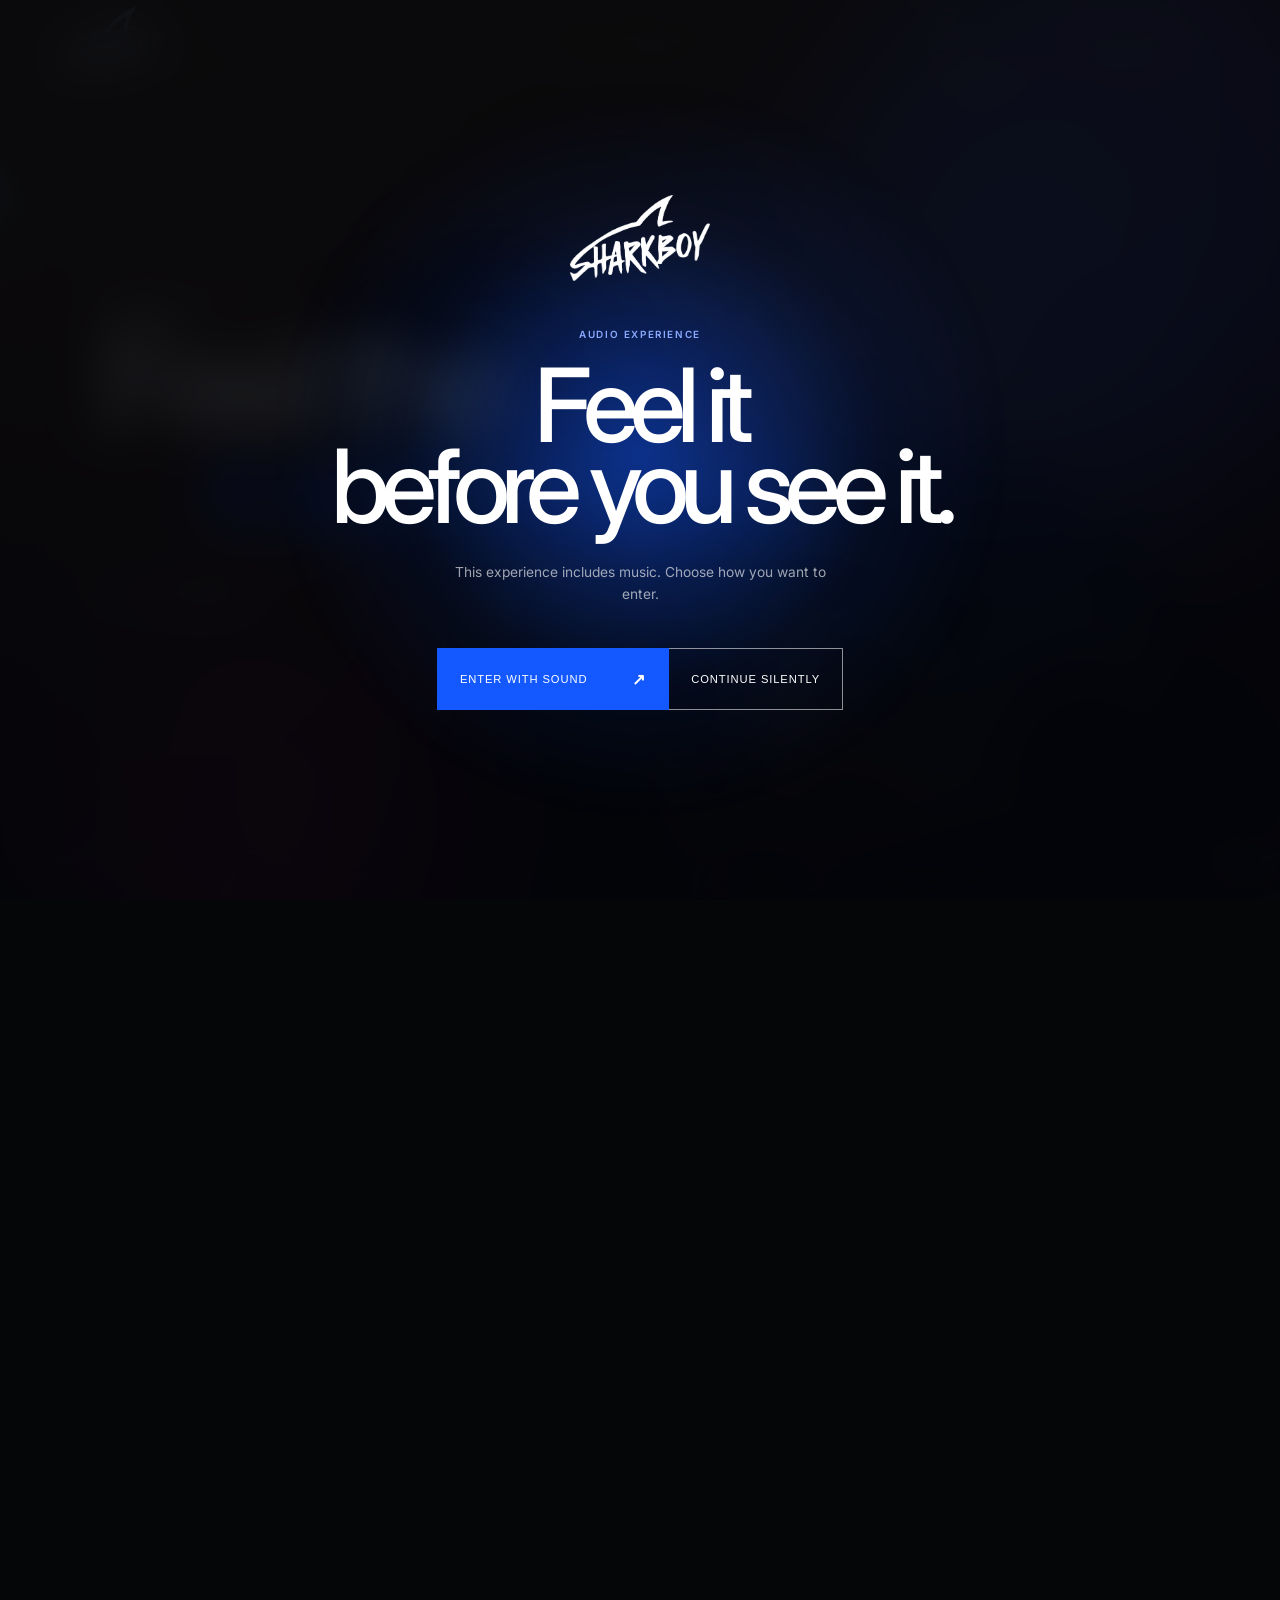
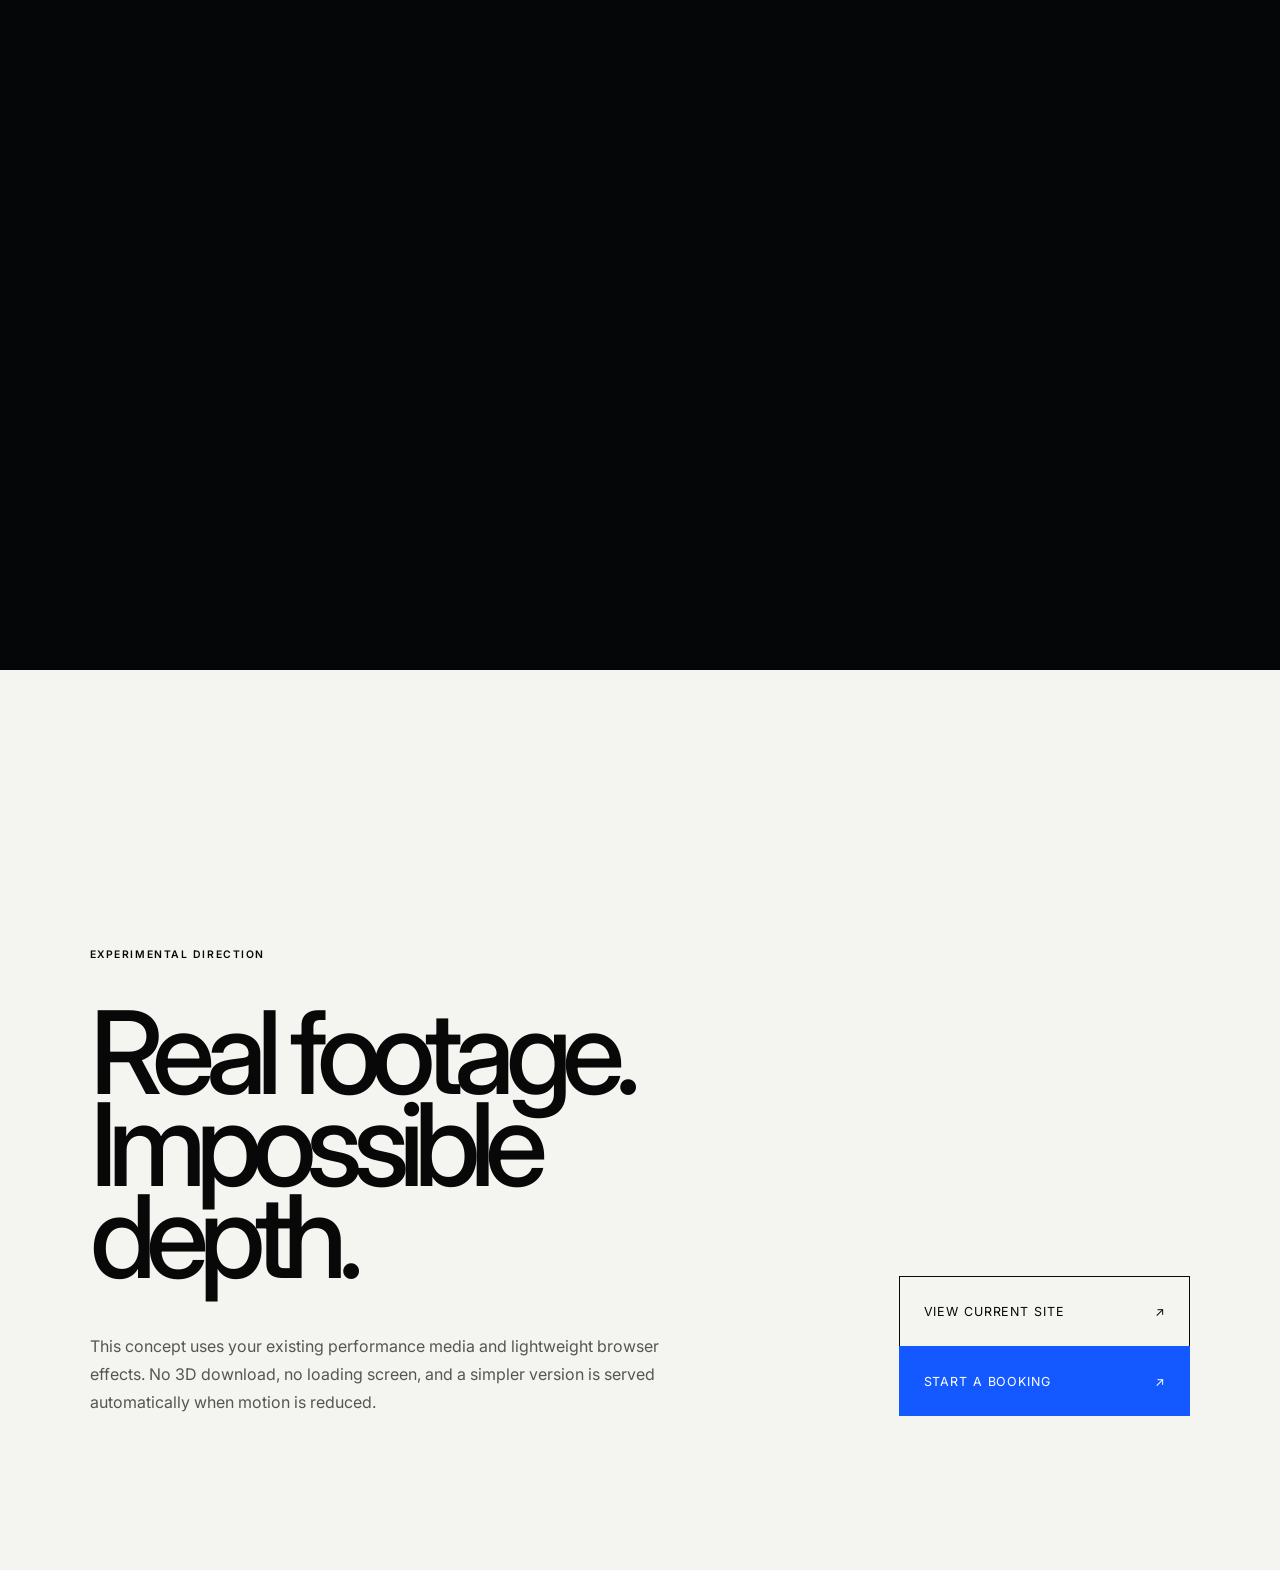
==== commit d7cb4072: "fix: remove hero time label" ====
--- a/website/depth-concept.html
+++ b/website/depth-concept.html
@@ -75,7 +75,6 @@
           </div>
 
           <div class="mid-story">
-            <p class="story-index">01:42 AM</p>
             <p class="story-line">The lights fall.<br>The first beat lands.<br>The room becomes one.</p>
           </div>
 
--- a/website/depth-concept.css
+++ b/website/depth-concept.css
@@ -34,7 +34,7 @@
 
 .floating-frame{position:absolute;overflow:hidden;border:1px solid rgba(255,255,255,.36);box-shadow:0 30px 100px rgba(0,0,0,.55);will-change:transform,opacity}.floating-frame img{width:100%;height:100%;object-fit:cover;filter:grayscale(.55) contrast(1.1)}.frame-one{width:18vw;height:25vw;right:12vw;top:18vh;transform:translate3d(calc(var(--p) * -40vw),calc(var(--p) * 22vh),calc(-100px + var(--p) * 720px)) rotateY(-12deg) rotateZ(3deg);opacity:calc(var(--story) * .9)}.frame-two{width:28vw;height:18vw;left:18vw;bottom:8vh;transform:translate3d(calc(var(--p) * 36vw),calc(var(--p) * -28vh),calc(-400px + var(--p) * 850px)) rotateY(13deg) rotateZ(-4deg);opacity:calc(var(--story) * .86)}.frame-three{width:20vw;height:29vw;right:36vw;top:10vh;transform:translate3d(calc(var(--p) * 7vw),calc(var(--p) * 25vh),calc(-900px + var(--p) * 1200px)) rotateY(-8deg) rotateZ(2deg);opacity:calc(var(--story) * .7)}
 
-.mid-story{position:absolute;z-index:5;right:9vw;top:50%;width:min(420px,32vw);transform:translate3d(0,-50%,190px);opacity:var(--story)}.story-index{color:var(--blue);font-size:.63rem;font-weight:600;letter-spacing:.15em;margin-bottom:25px}.story-line{font-size:clamp(1.8rem,3.5vw,4rem);font-weight:500;letter-spacing:-.055em;line-height:1.02}
+.mid-story{position:absolute;z-index:5;right:9vw;top:50%;width:min(420px,32vw);transform:translate3d(0,-50%,190px);opacity:var(--story)}.story-line{font-size:clamp(1.8rem,3.5vw,4rem);font-weight:500;letter-spacing:-.055em;line-height:1.02}
 .final-mark{position:absolute;z-index:8;left:50%;top:50%;width:min(900px,82vw);text-align:center;transform:translate3d(-50%,-50%,260px) scale(calc(.82 + var(--final) * .18));opacity:var(--final)}.final-mark>p{font-size:.65rem;text-transform:uppercase;letter-spacing:.18em;margin-bottom:30px}.final-mark h2{font-size:clamp(4rem,10vw,10rem);font-weight:500;letter-spacing:-.085em;line-height:.78}.final-mark a{display:inline-flex;gap:60px;margin-top:52px;background:var(--blue);padding:20px 26px;font-size:.76rem;text-transform:uppercase;letter-spacing:.08em}
 .depth-fog{position:absolute;z-index:7;inset:0;background:radial-gradient(circle at 50% 53%,rgba(20,89,255,.36),rgba(4,6,10,.92) 48%,#050608 72%);opacity:calc(var(--final) * .95);pointer-events:none}
 
